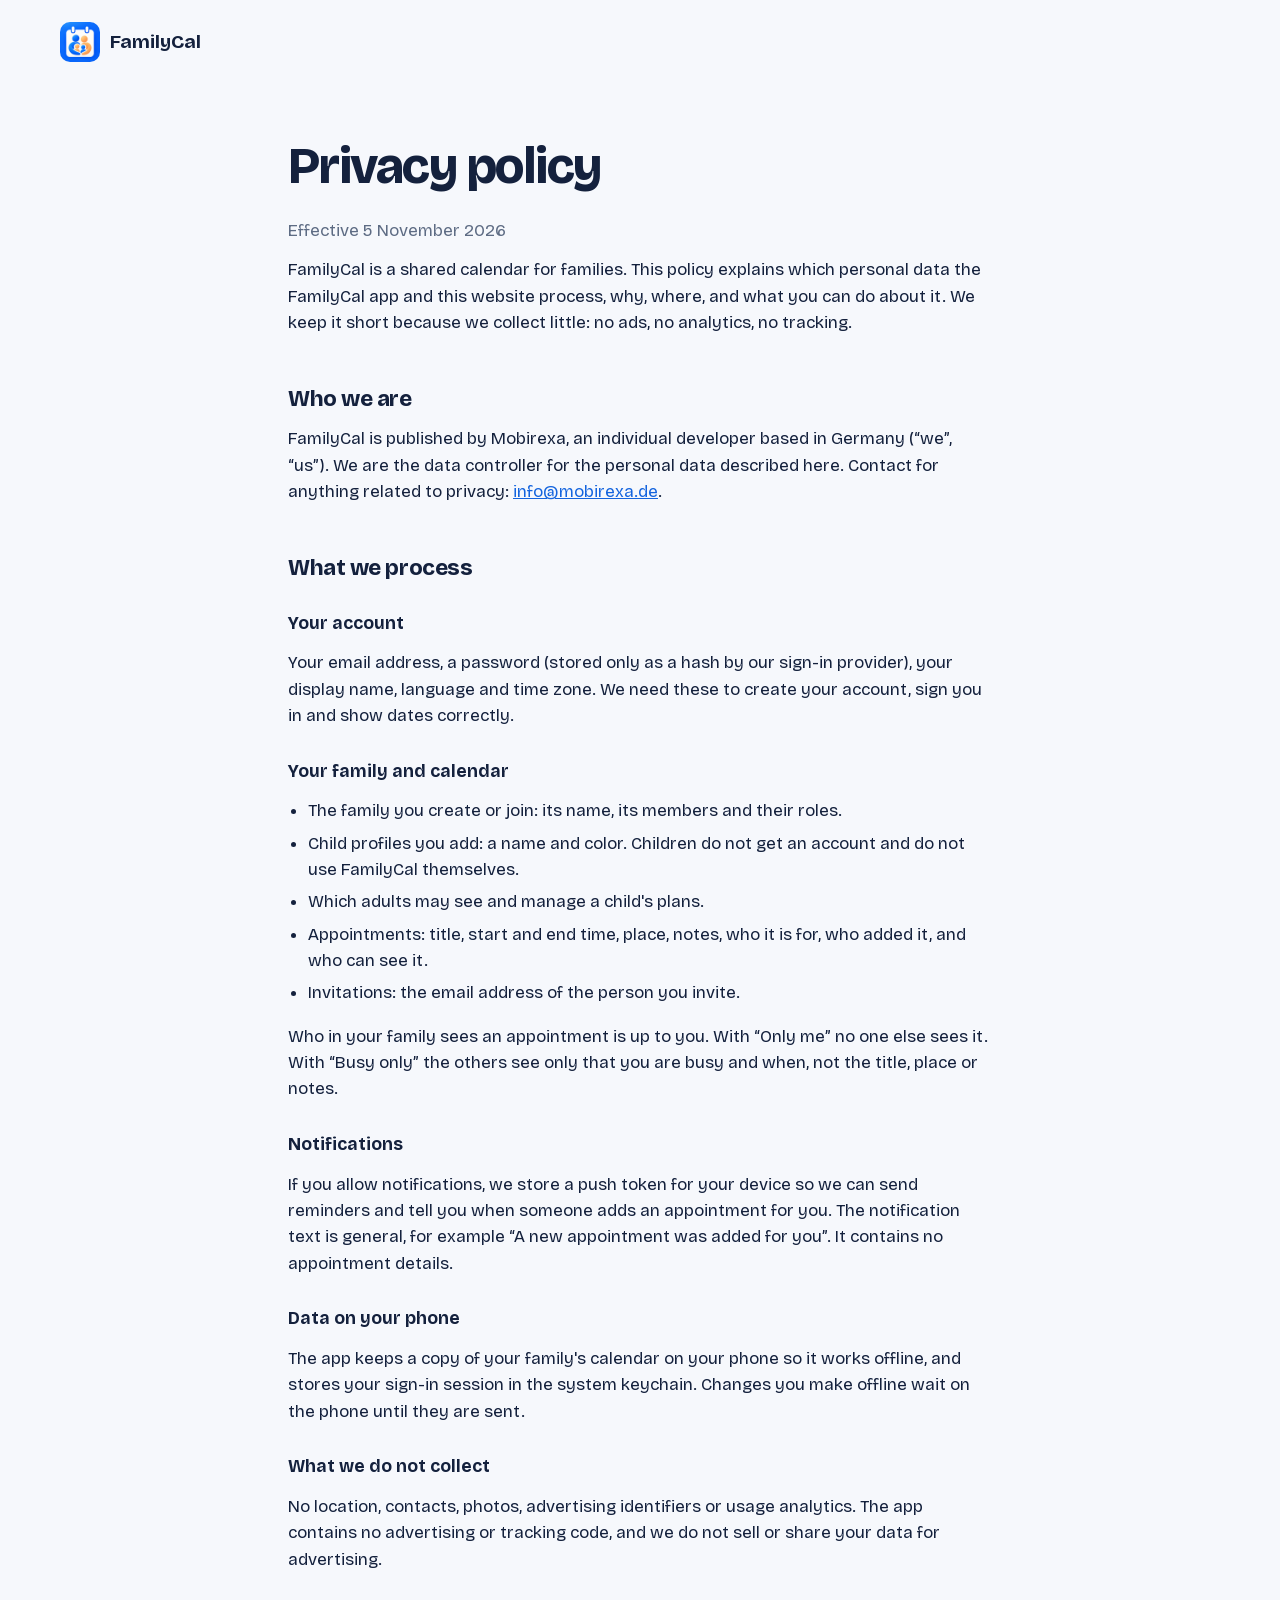
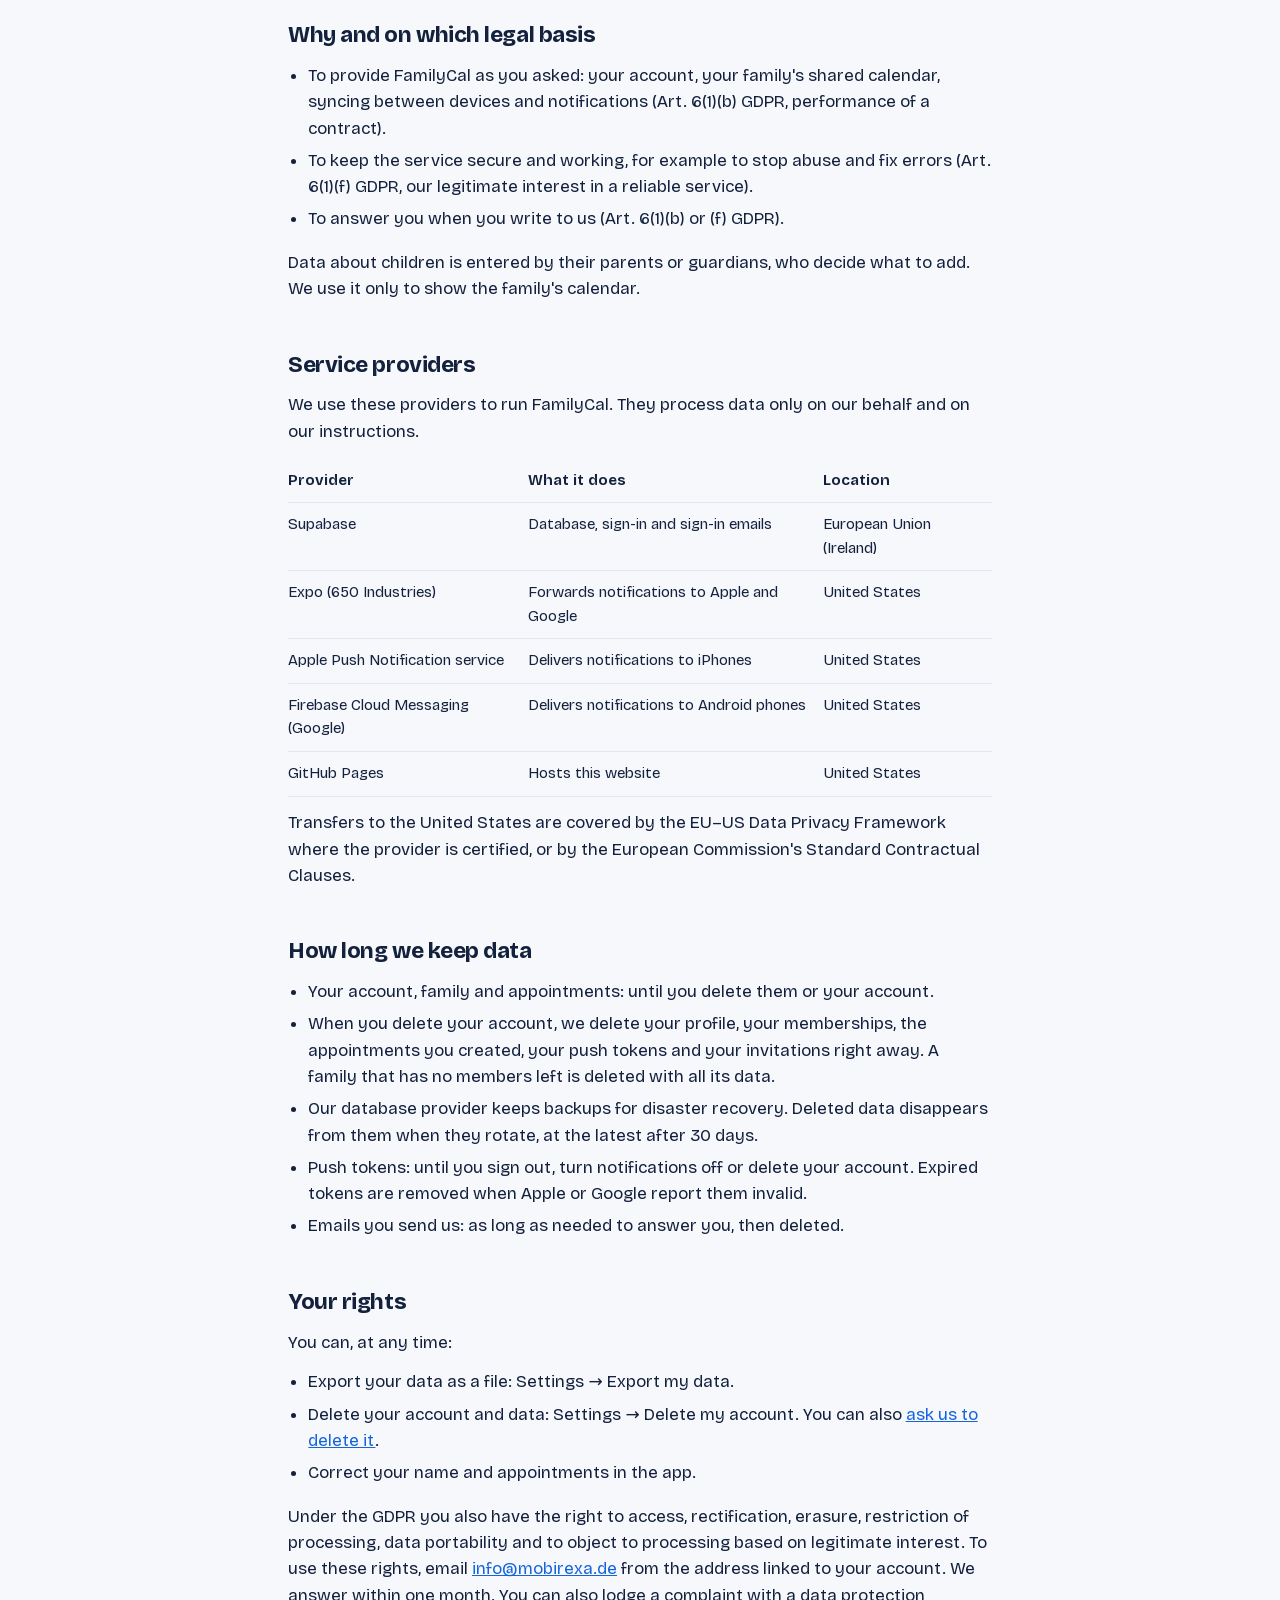
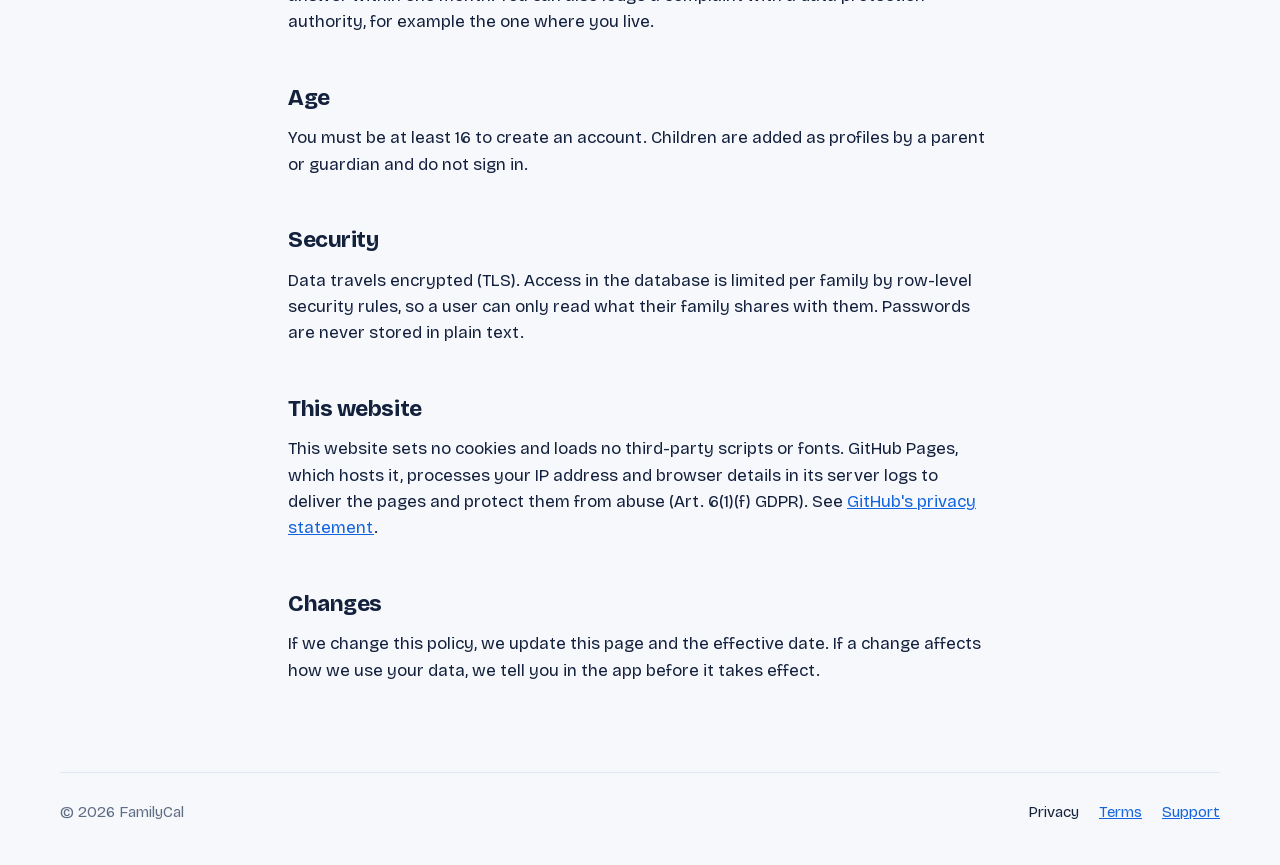
==== privacy.html @ 1b2f9d40 "FamilyCal website: landing, privacy, terms and support Co-Authored-By: Claude Opus 5.5 <noreply@anth" ====
<!doctype html>
<html lang="en">
<head>
  <meta charset="utf-8">
  <meta name="viewport" content="width=device-width, initial-scale=1">
  <title>Privacy policy – FamilyCal</title>
  <meta name="description" content="What FamilyCal stores, why, where, and how to export or delete it.">
  <link rel="icon" href="assets/favicon.png">
  <link rel="preload" href="assets/fonts/bricolage-latin.woff2" as="font" type="font/woff2" crossorigin>
  <link rel="stylesheet" href="styles.css">
</head>
<body>
  <header class="top">
    <a class="brand" href="./"><img src="assets/icon.png" alt="" width="40" height="40"><span>FamilyCal</span></a>
  </header>

  <main class="doc">
    <h1>Privacy policy</h1>
    <p class="meta">Effective 5 November 2026</p>

    <p>FamilyCal is a shared calendar for families. This policy explains which personal data the FamilyCal app and this website process, why, where, and what you can do about it. We keep it short because we collect little: no ads, no analytics, no tracking.</p>

    <h2 id="who">Who we are</h2>
    <p>FamilyCal is published by Mobirexa, an individual developer based in Germany (“we”, “us”). We are the data controller for the personal data described here. Contact for anything related to privacy: <a href="mailto:info@mobirexa.de">info@mobirexa.de</a>.</p>

    <h2 id="collect">What we process</h2>
    <h3>Your account</h3>
    <p>Your email address, a password (stored only as a hash by our sign-in provider), your display name, language and time zone. We need these to create your account, sign you in and show dates correctly.</p>

    <h3>Your family and calendar</h3>
    <ul>
      <li>The family you create or join: its name, its members and their roles.</li>
      <li>Child profiles you add: a name and color. Children do not get an account and do not use FamilyCal themselves.</li>
      <li>Which adults may see and manage a child's plans.</li>
      <li>Appointments: title, start and end time, place, notes, who it is for, who added it, and who can see it.</li>
      <li>Invitations: the email address of the person you invite.</li>
    </ul>
    <p>Who in your family sees an appointment is up to you. With “Only me” no one else sees it. With “Busy only” the others see only that you are busy and when, not the title, place or notes.</p>

    <h3>Notifications</h3>
    <p>If you allow notifications, we store a push token for your device so we can send reminders and tell you when someone adds an appointment for you. The notification text is general, for example “A new appointment was added for you”. It contains no appointment details.</p>

    <h3>Data on your phone</h3>
    <p>The app keeps a copy of your family's calendar on your phone so it works offline, and stores your sign-in session in the system keychain. Changes you make offline wait on the phone until they are sent.</p>

    <h3>What we do not collect</h3>
    <p>No location, contacts, photos, advertising identifiers or usage analytics. The app contains no advertising or tracking code, and we do not sell or share your data for advertising.</p>

    <h2 id="why">Why and on which legal basis</h2>
    <ul>
      <li>To provide FamilyCal as you asked: your account, your family's shared calendar, syncing between devices and notifications (Art. 6(1)(b) GDPR, performance of a contract).</li>
      <li>To keep the service secure and working, for example to stop abuse and fix errors (Art. 6(1)(f) GDPR, our legitimate interest in a reliable service).</li>
      <li>To answer you when you write to us (Art. 6(1)(b) or (f) GDPR).</li>
    </ul>
    <p>Data about children is entered by their parents or guardians, who decide what to add. We use it only to show the family's calendar.</p>

    <h2 id="providers">Service providers</h2>
    <p>We use these providers to run FamilyCal. They process data only on our behalf and on our instructions.</p>
    <div class="table">
      <table>
        <thead><tr><th>Provider</th><th>What it does</th><th>Location</th></tr></thead>
        <tbody>
          <tr><td>Supabase</td><td>Database, sign-in and sign-in emails</td><td>European Union (Ireland)</td></tr>
          <tr><td>Expo (650 Industries)</td><td>Forwards notifications to Apple and Google</td><td>United States</td></tr>
          <tr><td>Apple Push Notification service</td><td>Delivers notifications to iPhones</td><td>United States</td></tr>
          <tr><td>Firebase Cloud Messaging (Google)</td><td>Delivers notifications to Android phones</td><td>United States</td></tr>
          <tr><td>GitHub Pages</td><td>Hosts this website</td><td>United States</td></tr>
        </tbody>
      </table>
    </div>
    <p>Transfers to the United States are covered by the EU–US Data Privacy Framework where the provider is certified, or by the European Commission's Standard Contractual Clauses.</p>

    <h2 id="retention">How long we keep data</h2>
    <ul>
      <li>Your account, family and appointments: until you delete them or your account.</li>
      <li>When you delete your account, we delete your profile, your memberships, the appointments you created, your push tokens and your invitations right away. A family that has no members left is deleted with all its data.</li>
      <li>Our database provider keeps backups for disaster recovery. Deleted data disappears from them when they rotate, at the latest after 30 days.</li>
      <li>Push tokens: until you sign out, turn notifications off or delete your account. Expired tokens are removed when Apple or Google report them invalid.</li>
      <li>Emails you send us: as long as needed to answer you, then deleted.</li>
    </ul>

    <h2 id="rights">Your rights</h2>
    <p>You can, at any time:</p>
    <ul>
      <li>Export your data as a file: Settings → Export my data.</li>
      <li>Delete your account and data: Settings → Delete my account. You can also <a href="support.html#delete-account">ask us to delete it</a>.</li>
      <li>Correct your name and appointments in the app.</li>
    </ul>
    <p>Under the GDPR you also have the right to access, rectification, erasure, restriction of processing, data portability and to object to processing based on legitimate interest. To use these rights, email <a href="mailto:info@mobirexa.de">info@mobirexa.de</a> from the address linked to your account. We answer within one month. You can also lodge a complaint with a data protection authority, for example the one where you live.</p>

    <h2 id="age">Age</h2>
    <p>You must be at least 16 to create an account. Children are added as profiles by a parent or guardian and do not sign in.</p>

    <h2 id="security">Security</h2>
    <p>Data travels encrypted (TLS). Access in the database is limited per family by row-level security rules, so a user can only read what their family shares with them. Passwords are never stored in plain text.</p>

    <h2 id="website">This website</h2>
    <p>This website sets no cookies and loads no third-party scripts or fonts. GitHub Pages, which hosts it, processes your IP address and browser details in its server logs to deliver the pages and protect them from abuse (Art. 6(1)(f) GDPR). See <a href="https://docs.github.com/en/site-policy/privacy-policies/github-general-privacy-statement">GitHub's privacy statement</a>.</p>

    <h2 id="changes">Changes</h2>
    <p>If we change this policy, we update this page and the effective date. If a change affects how we use your data, we tell you in the app before it takes effect.</p>
  </main>

  <footer class="foot">
    <p>© 2026 FamilyCal</p>
    <nav aria-label="Legal">
      <a href="privacy.html" aria-current="page">Privacy</a>
      <a href="terms.html">Terms</a>
      <a href="support.html">Support</a>
    </nav>
  </footer>
</body>
</html>
---- styles.css ----
/* FamilyCal site. Colors are the app's own palette (apps/mobile/src/ui/palettes.ts). */
/* Bricolage Grotesque (SIL OFL 1.1, assets/fonts/OFL.txt), served from this site so no visitor data goes to Google. */
@font-face {
  font-family: "Bricolage Grotesque";
  font-style: normal;
  font-weight: 400 800;
  font-stretch: 100%;
  font-display: swap;
  src: url(assets/fonts/bricolage-latin-ext.woff2) format("woff2");
  unicode-range: U+0100-02BA, U+02BD-02C5, U+02C7-02CC, U+02CE-02D7, U+02DD-02FF, U+0304, U+0308, U+0329, U+1D00-1DBF, U+1E00-1E9F, U+1EF2-1EFF, U+2020, U+20A0-20AB, U+20AD-20C0, U+2113, U+2C60-2C7F, U+A720-A7FF;
}
@font-face {
  font-family: "Bricolage Grotesque";
  font-style: normal;
  font-weight: 400 800;
  font-stretch: 100%;
  font-display: swap;
  src: url(assets/fonts/bricolage-latin.woff2) format("woff2");
  unicode-range: U+0000-00FF, U+0131, U+0152-0153, U+02BB-02BC, U+02C6, U+02DA, U+02DC, U+0304, U+0308, U+0329, U+2000-206F, U+20AC, U+2122, U+2191, U+2193, U+2212, U+2215, U+FEFF, U+FFFD;
}
:root {
  --paper: #F6F8FC;
  --surface: #FFFFFF;
  --raised: #EDF2FA;
  --line: #DFE6F1;
  --ink: #14213D;
  --soft: #5E6C84;
  --blue: #1464DE;
  --blue-fill: #1769E8;
  --busy: #8A97AD;
  --hour: 48px;
  --font: "Bricolage Grotesque", ui-sans-serif, system-ui, sans-serif;
  color-scheme: light;
}
@media (prefers-color-scheme: dark) {
  :root:not([data-theme="light"]) {
    --paper: #101724;
    --surface: #182235;
    --raised: #1C2840;
    --line: #2D3B52;
    --ink: #EFF4FF;
    --soft: #ABBAD2;
    --blue: #79AFFF;
    --busy: #7D8BA3;
    color-scheme: dark;
  }
}
:root[data-theme="dark"] {
  --paper: #101724;
  --surface: #182235;
  --raised: #1C2840;
  --line: #2D3B52;
  --ink: #EFF4FF;
  --soft: #ABBAD2;
  --blue: #79AFFF;
  --busy: #7D8BA3;
  color-scheme: dark;
}

* { box-sizing: border-box; }
html { -webkit-text-size-adjust: 100%; }
body {
  margin: 0;
  background: var(--paper);
  color: var(--ink);
  font-family: var(--font);
  font-size: 1.0625rem;
  line-height: 1.55;
  font-optical-sizing: auto;
}
img { display: block; max-width: 100%; height: auto; }
a { color: var(--blue); }
a:focus-visible, input:focus-visible + span {
  outline: 3px solid var(--blue);
  outline-offset: 3px;
  border-radius: 8px;
}
h1, h2 { font-weight: 750; letter-spacing: -0.02em; margin: 0; text-wrap: balance; }
p { margin: 0; }

.top, main, .foot { width: min(1160px, 100% - 32px); margin-inline: auto; }

/* Header */
.top {
  display: flex;
  align-items: center;
  justify-content: space-between;
  gap: 16px;
  padding-block: 22px;
}
.brand {
  display: flex;
  align-items: center;
  gap: 10px;
  color: var(--ink);
  text-decoration: none;
  font-weight: 700;
  font-size: 1.2rem;
}
.brand img { border-radius: 10px; }
.top-links { display: flex; gap: 20px; font-weight: 550; }
.top-links a { text-decoration: none; }
.top-links a:hover { text-decoration: underline; }

/* Hero */
.hero {
  display: grid;
  grid-template-columns: minmax(0, 1fr) minmax(0, 1.05fr);
  gap: clamp(32px, 5vw, 72px);
  align-items: center;
  padding-block: clamp(28px, 6vw, 72px) clamp(56px, 8vw, 104px);
}
.hero h1 {
  font-size: clamp(2.4rem, 5.2vw, 4.25rem);
  line-height: 1.02;
  letter-spacing: -0.035em;
  font-variation-settings: "opsz" 96;
  max-width: 13ch;
}
.lead { margin-top: 22px; color: var(--soft); font-size: 1.2rem; max-width: 34em; }
.stores { display: flex; flex-wrap: wrap; gap: 12px; margin-top: 32px; }
.store {
  display: inline-flex;
  align-items: center;
  gap: 10px;
  padding: 10px 18px 10px 14px;
  border-radius: 12px;
  background: var(--ink);
  color: var(--paper);
  text-decoration: none;
  font-weight: 650;
  font-size: 1.15rem;
  line-height: 1.1;
}
.store svg { width: 24px; height: 24px; fill: currentColor; }
.store small { display: block; font-size: 0.7rem; font-weight: 450; opacity: 0.8; }
.store:hover { background: var(--blue-fill); color: #fff; }

/* The visibility demo: radios drive the second phone through :has(). */
.demo {
  margin: 0;
  padding: 20px;
  border-radius: 28px;
  background: var(--surface);
  border: 1px solid var(--line);
  box-shadow: 0 30px 60px -36px rgba(23, 105, 232, 0.45);
}
.vis { border: 0; margin: 0; padding: 0; min-width: 0; display: grid; grid-template-columns: repeat(3, 1fr); gap: 4px; }
.vis legend { font-weight: 650; margin-bottom: 12px; padding: 0; font-size: 1rem; }
.vis label { position: relative; }
.vis input { position: absolute; opacity: 0; inset: 0; margin: 0; cursor: pointer; }
.vis span {
  display: block;
  text-align: center;
  padding: 9px 6px;
  border-radius: 10px;
  background: var(--raised);
  color: var(--soft);
  font-weight: 600;
  font-size: 0.95rem;
  transition: background-color 160ms, color 160ms;
}
.vis input:checked + span { background: var(--blue-fill); color: #fff; }

.days {
  display: grid;
  grid-template-columns: 22px 1fr 1fr;
  gap: 10px;
  margin-top: 18px;
}
.who { display: flex; align-items: center; gap: 7px; font-weight: 650; font-size: 0.95rem; height: 28px; }
.dot { width: 10px; height: 10px; border-radius: 50%; background: var(--c); }
.grid, .hours {
  position: relative;
  list-style: none;
  margin: 0;
  padding: 0;
  height: calc(12 * var(--hour)); /* 07:00 to 19:00 */
}
.grid {
  background: repeating-linear-gradient(to bottom, var(--line) 0 1px, transparent 1px var(--hour));
}
.hours { margin-top: 28px; }
.hours li {
  position: absolute;
  top: calc((var(--s) - 7) * var(--hour) - 0.6em);
  right: 0;
  font-size: 0.75rem;
  color: var(--soft);
  font-variant-numeric: tabular-nums;
}
.ev {
  position: absolute;
  left: 0;
  right: 4px;
  top: calc((var(--s) - 7) * var(--hour) + 2px);
  height: calc((var(--e) - var(--s)) * var(--hour) - 4px);
  padding: 5px 8px 5px 10px;
  border-radius: 8px;
  border-left: 4px solid var(--c);
  background: color-mix(in srgb, var(--c) 14%, var(--surface));
  overflow: hidden;
  font-size: 0.8rem;
  line-height: 1.25;
}
.ev b { display: block; font-weight: 650; }
.ev span { color: var(--soft); }
.ev.busy {
  --c: var(--busy);
  background: repeating-linear-gradient(135deg, var(--raised) 0 6px, transparent 6px 12px), var(--surface);
  color: var(--soft);
}
.lock::after { content: " · only you"; }

/* State per choice. "Just busy" is the default. */
.theirs .gift, .theirs .busy { display: none; }
.demo:has(#v-family:checked) .theirs .gift { display: block; }
.demo:has(#v-busy:checked) .theirs .busy { display: block; }
.demo:has(#v-family:checked) .lock::after { content: ""; }
.demo:has(#v-busy:checked) .lock::after { content: " · shows busy"; }

figcaption { margin-top: 14px; font-weight: 550; min-height: 1.6em; }
figcaption span { display: none; }
.demo:has(#v-family:checked) .c-family,
.demo:has(#v-only:checked) .c-only,
.demo:has(#v-busy:checked) .c-busy { display: inline; }

@media (prefers-reduced-motion: no-preference) {
  .theirs .gift, .theirs .busy { animation: appear 220ms ease-out; }
  @keyframes appear { from { opacity: 0; transform: scale(0.96); } }
}

/* Feature rows: text and a real screen, alternating sides. */
.row {
  display: grid;
  grid-template-columns: minmax(0, 1fr) minmax(0, 340px);
  gap: clamp(32px, 7vw, 120px);
  align-items: center;
  padding-block: clamp(40px, 6vw, 72px);
  border-top: 1px solid var(--line);
}
.row.flip { grid-template-columns: minmax(0, 340px) minmax(0, 1fr); }
.row.flip .shot { order: -1; }
.row h2, .facts h2 { font-size: clamp(1.7rem, 3vw, 2.4rem); line-height: 1.1; }
.row p { margin-top: 16px; color: var(--soft); font-size: 1.15rem; max-width: 30em; }
.shot {
  width: 100%;
  border-radius: 38px;
  border: 8px solid var(--ink);
  background: var(--ink);
}

.facts {
  display: grid;
  grid-template-columns: repeat(3, minmax(0, 1fr));
  gap: 40px;
  padding-block: clamp(48px, 7vw, 88px);
  border-top: 1px solid var(--line);
}
.facts h2 { font-size: 1.35rem; }
.facts p { margin-top: 10px; color: var(--soft); }

.foot {
  display: flex;
  flex-wrap: wrap;
  justify-content: space-between;
  gap: 12px 24px;
  padding-block: 28px 40px;
  border-top: 1px solid var(--line);
  color: var(--soft);
  font-size: 0.95rem;
}
.foot nav { display: flex; gap: 20px; }

/* Legal and help pages */
.doc { max-width: 44rem; padding-block: clamp(24px, 5vw, 56px) clamp(48px, 7vw, 88px); }
.doc h1 { font-size: clamp(2.2rem, 5vw, 3.2rem); line-height: 1.05; letter-spacing: -0.03em; }
.doc .meta { margin-top: 10px; color: var(--soft); }
.doc h2 { font-size: 1.4rem; line-height: 1.2; margin-top: 2.2em; }
.doc h3 { font-size: 1.1rem; margin: 1.6em 0 0; }
.doc p, .doc ul, .doc .table { margin-top: 0.8em; }
.doc > p:first-of-type { margin-top: 1.4em; }
.doc ul { padding-left: 1.2em; }
.doc li + li { margin-top: 0.35em; }
.doc address { font-style: normal; margin-top: 0.8em; }
.table { overflow-x: auto; }
.doc table { width: 100%; border-collapse: collapse; font-size: 0.95rem; }
.doc th, .doc td { text-align: left; vertical-align: top; padding: 10px 12px 10px 0; border-bottom: 1px solid var(--line); }
.doc th { font-weight: 650; }
.foot a[aria-current="page"] { color: var(--ink); text-decoration: none; }

@media (max-width: 880px) {
  .hero, .row, .row.flip, .facts { grid-template-columns: minmax(0, 1fr); }
  .row.flip .shot { order: 0; }
  .shot { max-width: 300px; }
  .hero h1 { max-width: 16ch; }
}
@media (max-width: 520px) {
  :root { --hour: 38px; }
  .top-links { display: none; }
  .demo { padding: 14px; border-radius: 22px; }
  .vis span { font-size: 0.85rem; padding: 8px 4px; }
  .days { gap: 6px; grid-template-columns: 18px 1fr 1fr; }
  .ev { font-size: 0.72rem; padding: 4px 5px 4px 7px; }
}
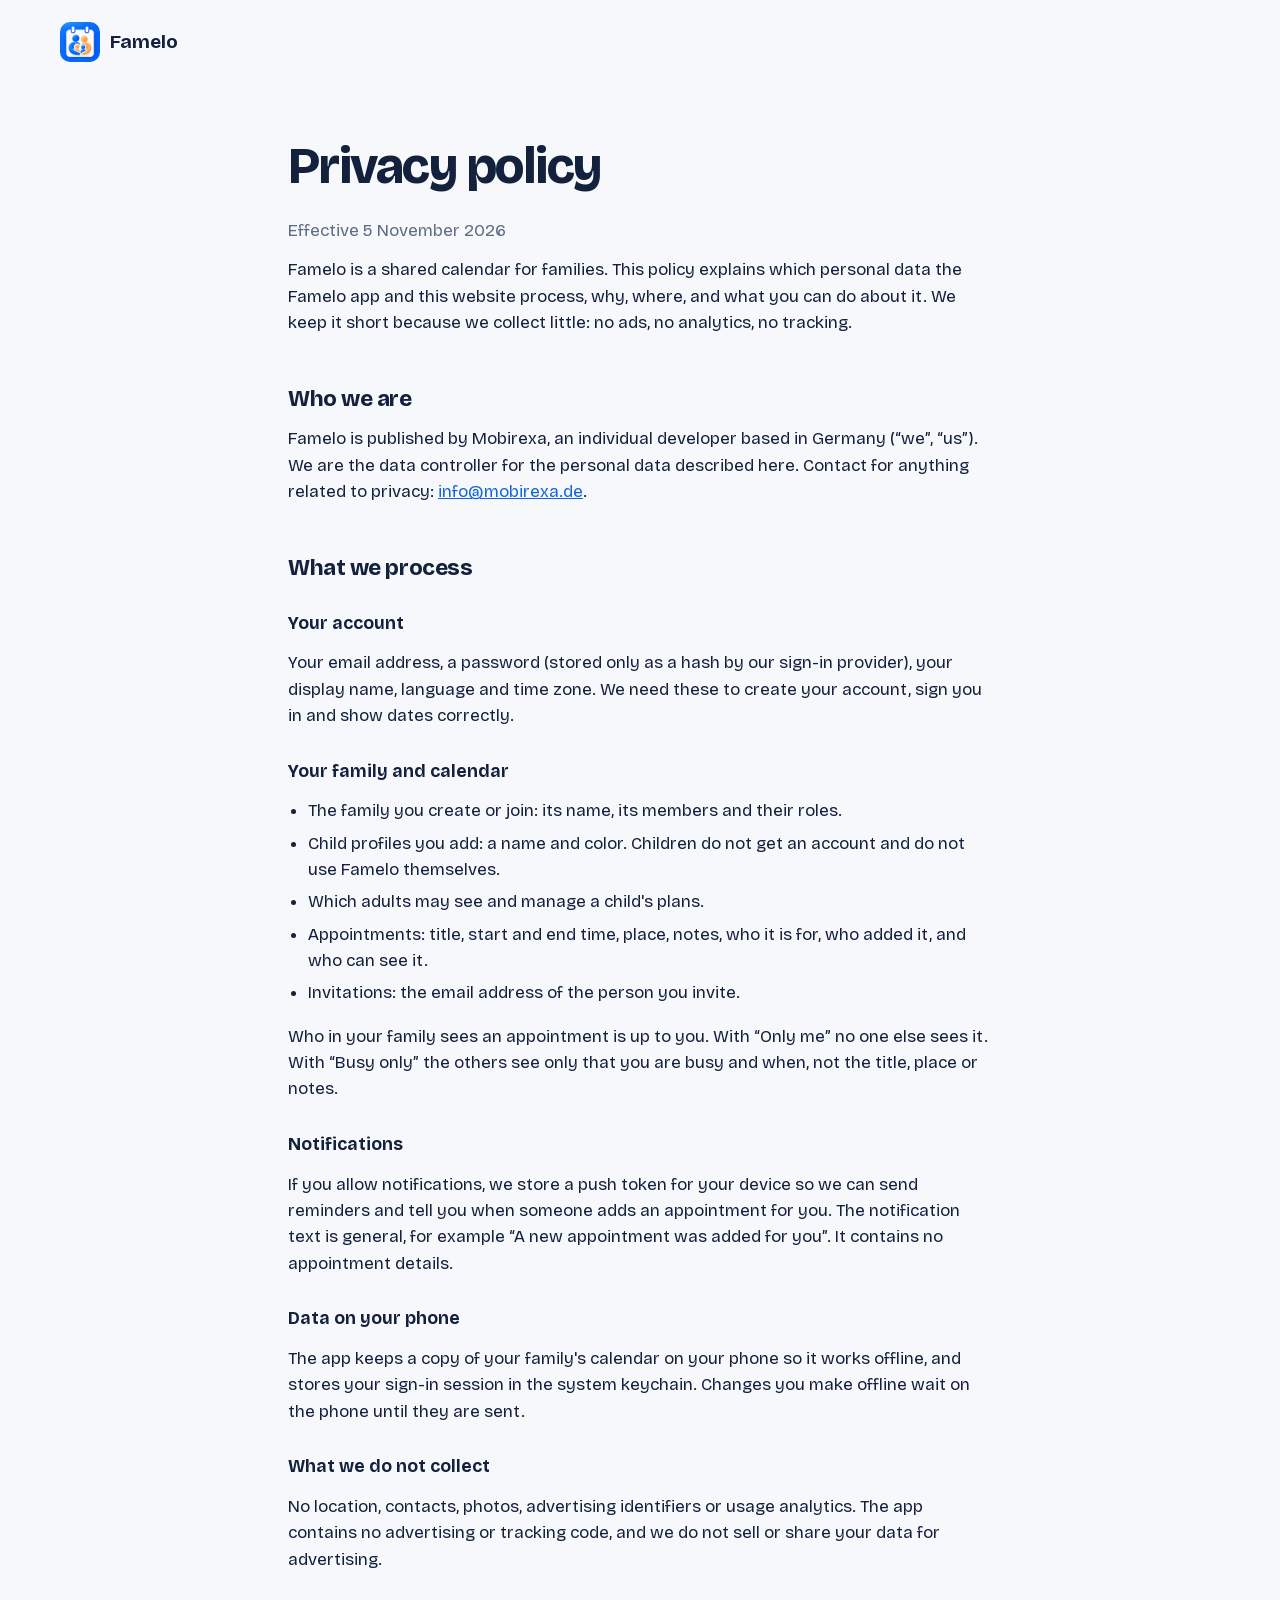
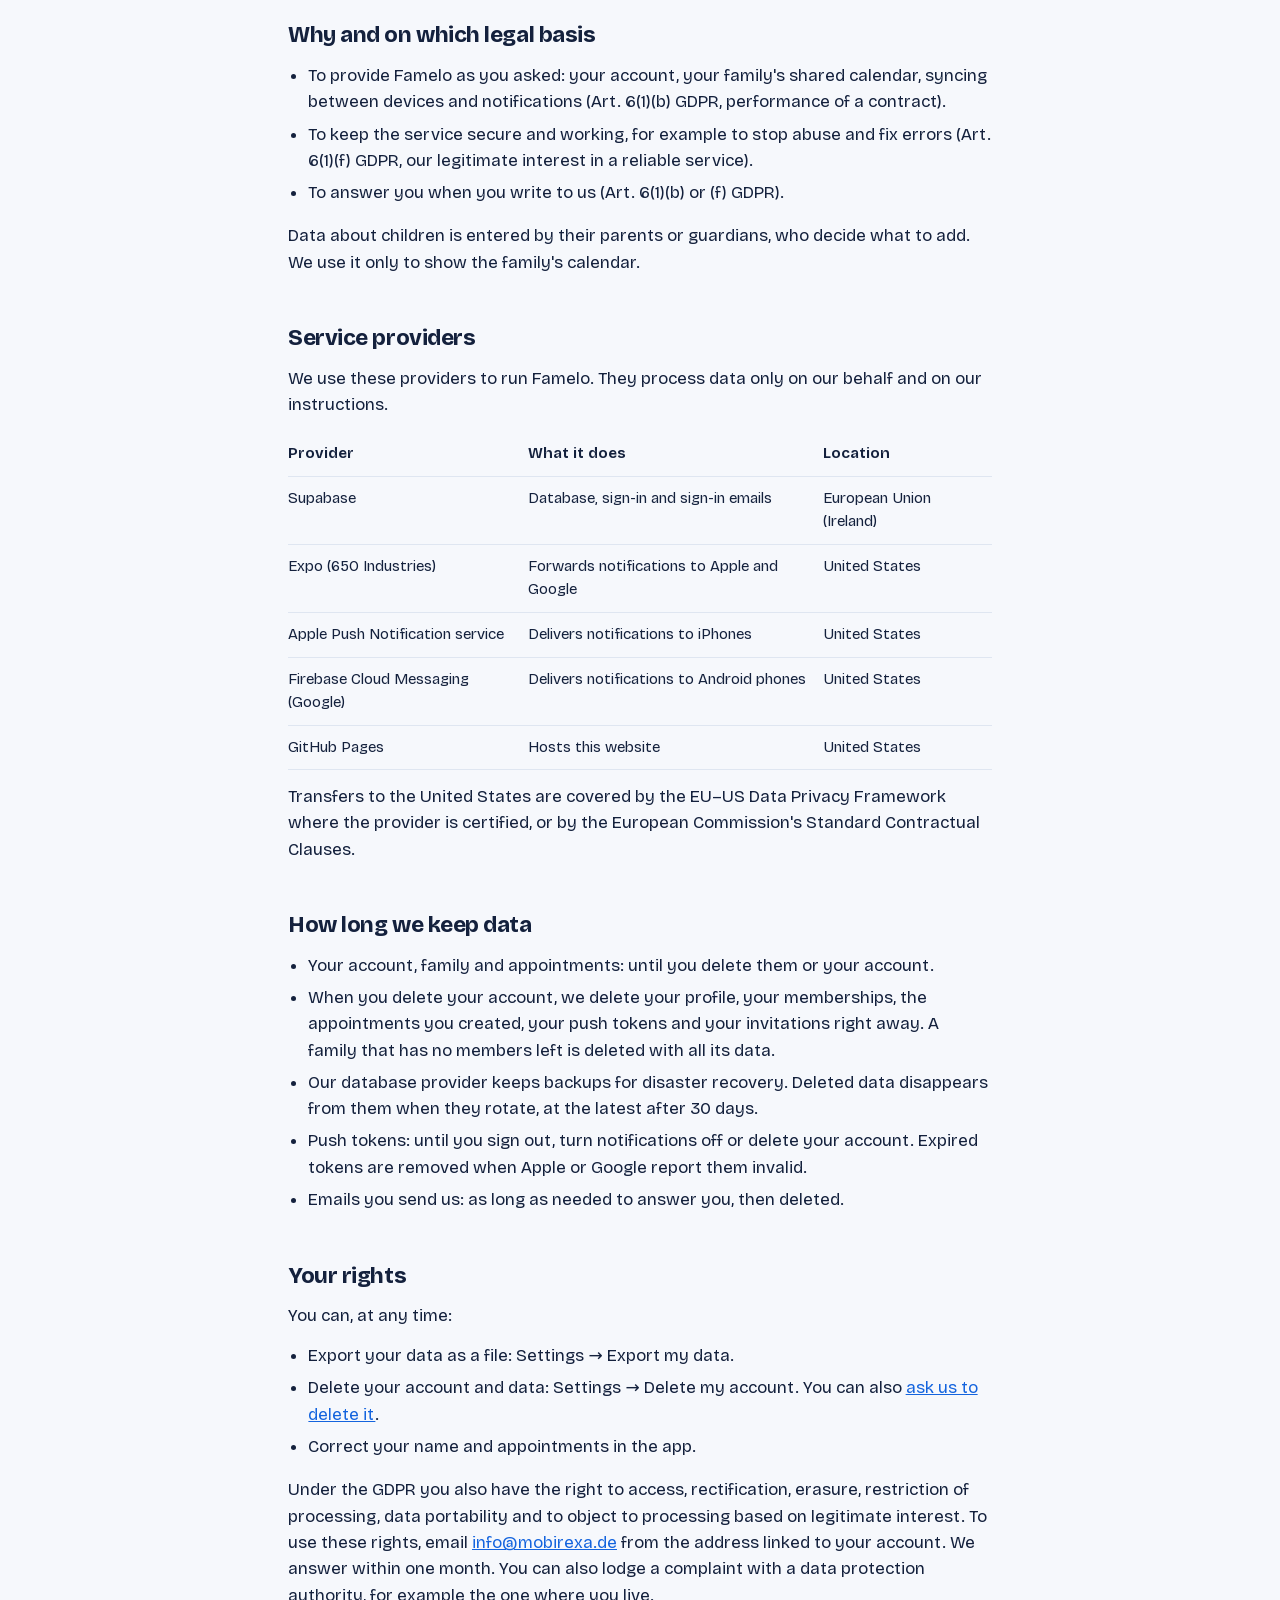
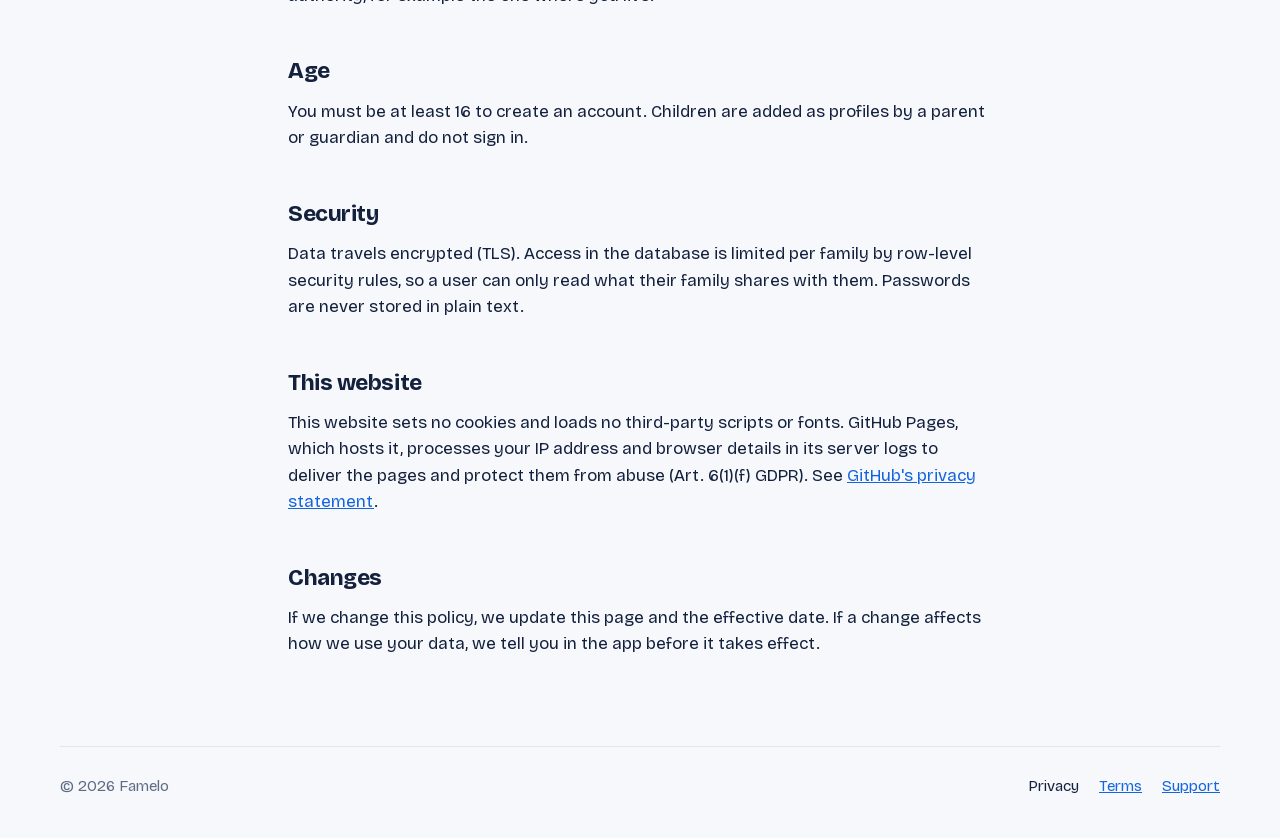
==== commit 67385897: "Rename FamilyCal to Famelo Co-Authored-By: Claude Opus 5.5 <noreply@anthropic.com>" ====
--- a/privacy.html
+++ b/privacy.html
@@ -3,25 +3,25 @@
 <head>
   <meta charset="utf-8">
   <meta name="viewport" content="width=device-width, initial-scale=1">
-  <title>Privacy policy – FamilyCal</title>
-  <meta name="description" content="What FamilyCal stores, why, where, and how to export or delete it.">
+  <title>Privacy policy – Famelo</title>
+  <meta name="description" content="What Famelo stores, why, where, and how to export or delete it.">
   <link rel="icon" href="assets/favicon.png">
   <link rel="preload" href="assets/fonts/bricolage-latin.woff2" as="font" type="font/woff2" crossorigin>
   <link rel="stylesheet" href="styles.css">
 </head>
 <body>
   <header class="top">
-    <a class="brand" href="./"><img src="assets/icon.png" alt="" width="40" height="40"><span>FamilyCal</span></a>
+    <a class="brand" href="./"><img src="assets/icon.png" alt="" width="40" height="40"><span>Famelo</span></a>
   </header>
 
   <main class="doc">
     <h1>Privacy policy</h1>
     <p class="meta">Effective 5 November 2026</p>
 
-    <p>FamilyCal is a shared calendar for families. This policy explains which personal data the FamilyCal app and this website process, why, where, and what you can do about it. We keep it short because we collect little: no ads, no analytics, no tracking.</p>
+    <p>Famelo is a shared calendar for families. This policy explains which personal data the Famelo app and this website process, why, where, and what you can do about it. We keep it short because we collect little: no ads, no analytics, no tracking.</p>
 
     <h2 id="who">Who we are</h2>
-    <p>FamilyCal is published by Mobirexa, an individual developer based in Germany (“we”, “us”). We are the data controller for the personal data described here. Contact for anything related to privacy: <a href="mailto:info@mobirexa.de">info@mobirexa.de</a>.</p>
+    <p>Famelo is published by Mobirexa, an individual developer based in Germany (“we”, “us”). We are the data controller for the personal data described here. Contact for anything related to privacy: <a href="mailto:info@mobirexa.de">info@mobirexa.de</a>.</p>
 
     <h2 id="collect">What we process</h2>
     <h3>Your account</h3>
@@ -30,7 +30,7 @@
     <h3>Your family and calendar</h3>
     <ul>
       <li>The family you create or join: its name, its members and their roles.</li>
-      <li>Child profiles you add: a name and color. Children do not get an account and do not use FamilyCal themselves.</li>
+      <li>Child profiles you add: a name and color. Children do not get an account and do not use Famelo themselves.</li>
       <li>Which adults may see and manage a child's plans.</li>
       <li>Appointments: title, start and end time, place, notes, who it is for, who added it, and who can see it.</li>
       <li>Invitations: the email address of the person you invite.</li>
@@ -48,14 +48,14 @@
 
     <h2 id="why">Why and on which legal basis</h2>
     <ul>
-      <li>To provide FamilyCal as you asked: your account, your family's shared calendar, syncing between devices and notifications (Art. 6(1)(b) GDPR, performance of a contract).</li>
+      <li>To provide Famelo as you asked: your account, your family's shared calendar, syncing between devices and notifications (Art. 6(1)(b) GDPR, performance of a contract).</li>
       <li>To keep the service secure and working, for example to stop abuse and fix errors (Art. 6(1)(f) GDPR, our legitimate interest in a reliable service).</li>
       <li>To answer you when you write to us (Art. 6(1)(b) or (f) GDPR).</li>
     </ul>
     <p>Data about children is entered by their parents or guardians, who decide what to add. We use it only to show the family's calendar.</p>
 
     <h2 id="providers">Service providers</h2>
-    <p>We use these providers to run FamilyCal. They process data only on our behalf and on our instructions.</p>
+    <p>We use these providers to run Famelo. They process data only on our behalf and on our instructions.</p>
     <div class="table">
       <table>
         <thead><tr><th>Provider</th><th>What it does</th><th>Location</th></tr></thead>
@@ -102,7 +102,7 @@
   </main>
 
   <footer class="foot">
-    <p>© 2026 FamilyCal</p>
+    <p>© 2026 Famelo</p>
     <nav aria-label="Legal">
       <a href="privacy.html" aria-current="page">Privacy</a>
       <a href="terms.html">Terms</a>
--- a/styles.css
+++ b/styles.css
@@ -1,4 +1,4 @@
-/* FamilyCal site. Colors are the app's own palette (apps/mobile/src/ui/palettes.ts). */
+/* Famelo site. Colors are the app's own palette (apps/mobile/src/ui/palettes.ts). */
 /* Bricolage Grotesque (SIL OFL 1.1, assets/fonts/OFL.txt), served from this site so no visitor data goes to Google. */
 @font-face {
   font-family: "Bricolage Grotesque";
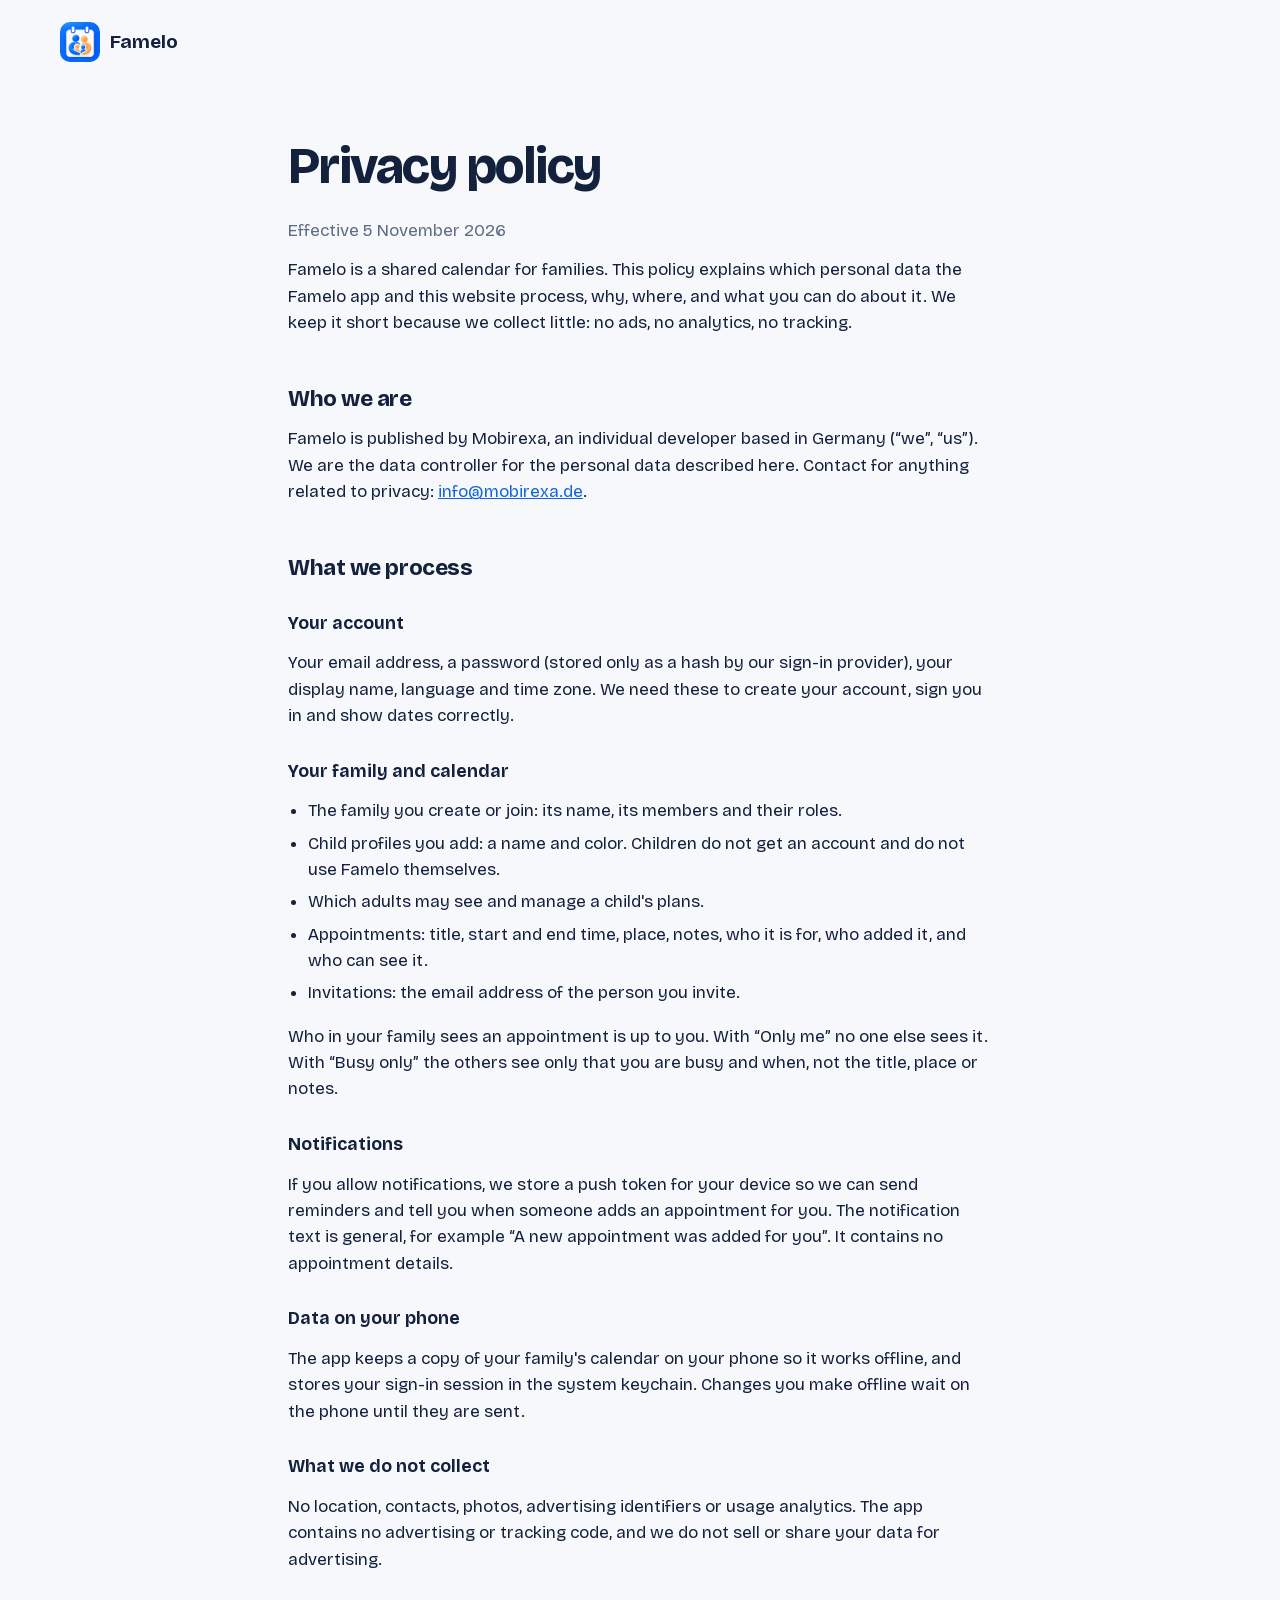
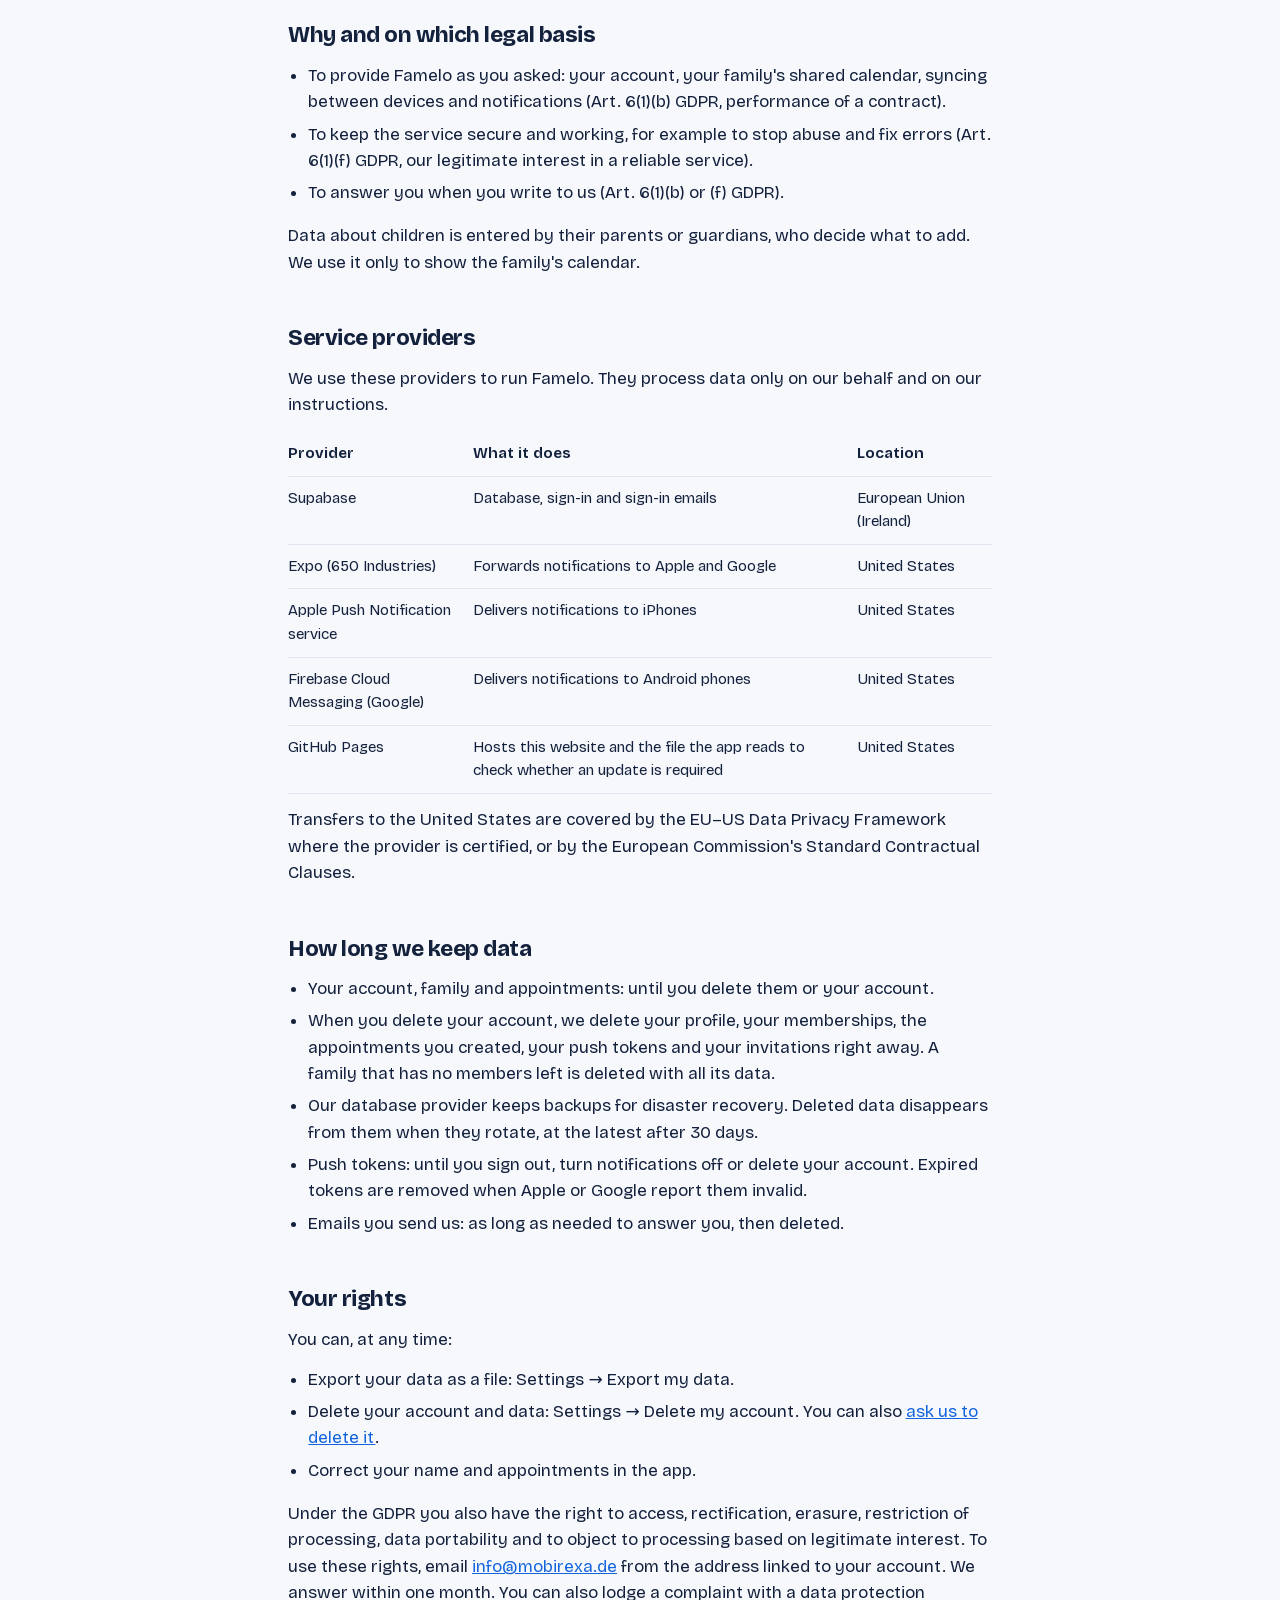
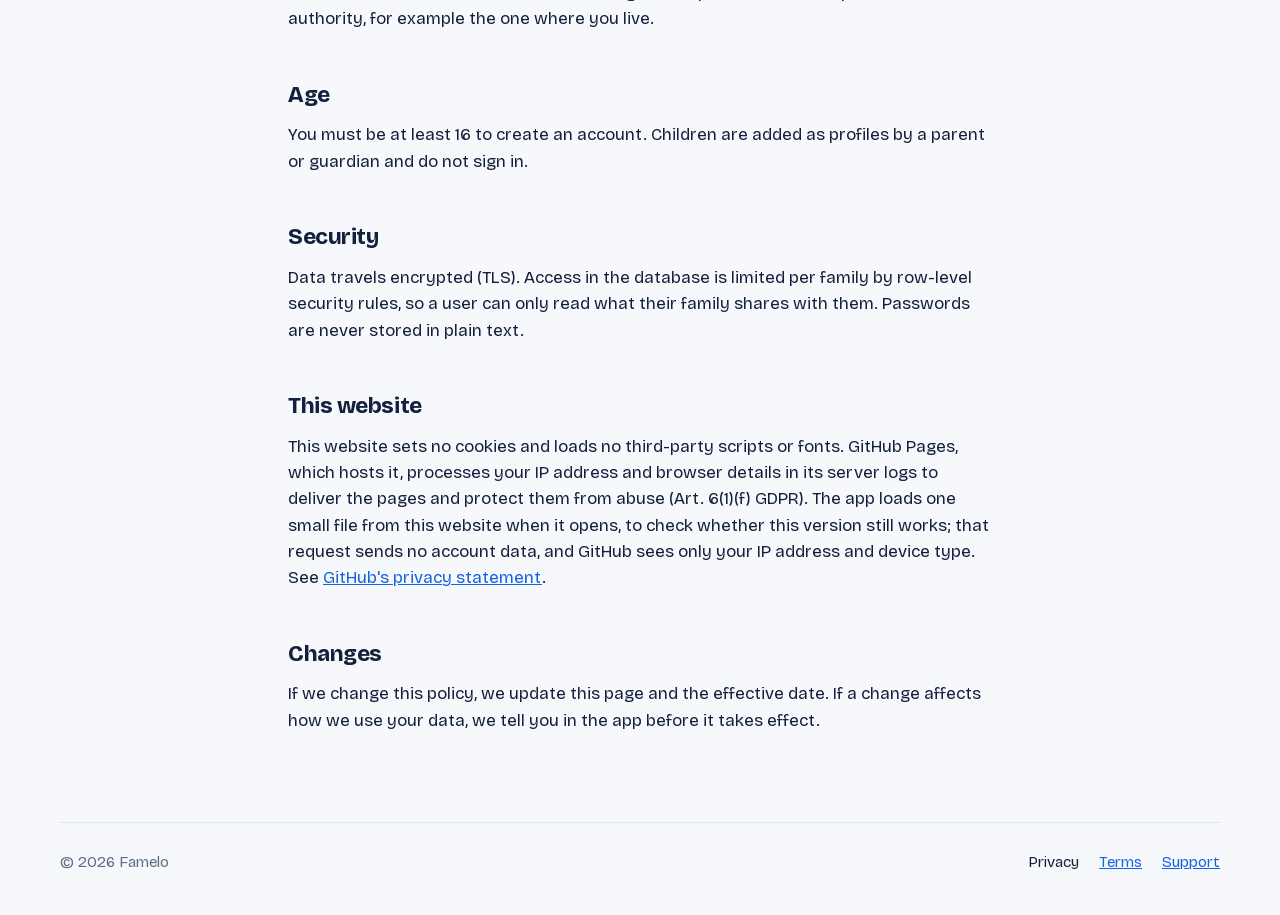
==== commit ee01e665: "Update check file for the app, privacy note about it Co-Authored-By: Claude Opus 5.5 <noreply@anthro" ====
--- a/privacy.html
+++ b/privacy.html
@@ -64,7 +64,7 @@
           <tr><td>Expo (650 Industries)</td><td>Forwards notifications to Apple and Google</td><td>United States</td></tr>
           <tr><td>Apple Push Notification service</td><td>Delivers notifications to iPhones</td><td>United States</td></tr>
           <tr><td>Firebase Cloud Messaging (Google)</td><td>Delivers notifications to Android phones</td><td>United States</td></tr>
-          <tr><td>GitHub Pages</td><td>Hosts this website</td><td>United States</td></tr>
+          <tr><td>GitHub Pages</td><td>Hosts this website and the file the app reads to check whether an update is required</td><td>United States</td></tr>
         </tbody>
       </table>
     </div>
@@ -95,7 +95,7 @@
     <p>Data travels encrypted (TLS). Access in the database is limited per family by row-level security rules, so a user can only read what their family shares with them. Passwords are never stored in plain text.</p>
 
     <h2 id="website">This website</h2>
-    <p>This website sets no cookies and loads no third-party scripts or fonts. GitHub Pages, which hosts it, processes your IP address and browser details in its server logs to deliver the pages and protect them from abuse (Art. 6(1)(f) GDPR). See <a href="https://docs.github.com/en/site-policy/privacy-policies/github-general-privacy-statement">GitHub's privacy statement</a>.</p>
+    <p>This website sets no cookies and loads no third-party scripts or fonts. GitHub Pages, which hosts it, processes your IP address and browser details in its server logs to deliver the pages and protect them from abuse (Art. 6(1)(f) GDPR). The app loads one small file from this website when it opens, to check whether this version still works; that request sends no account data, and GitHub sees only your IP address and device type. See <a href="https://docs.github.com/en/site-policy/privacy-policies/github-general-privacy-statement">GitHub's privacy statement</a>.</p>
 
     <h2 id="changes">Changes</h2>
     <p>If we change this policy, we update this page and the effective date. If a change affects how we use your data, we tell you in the app before it takes effect.</p>
